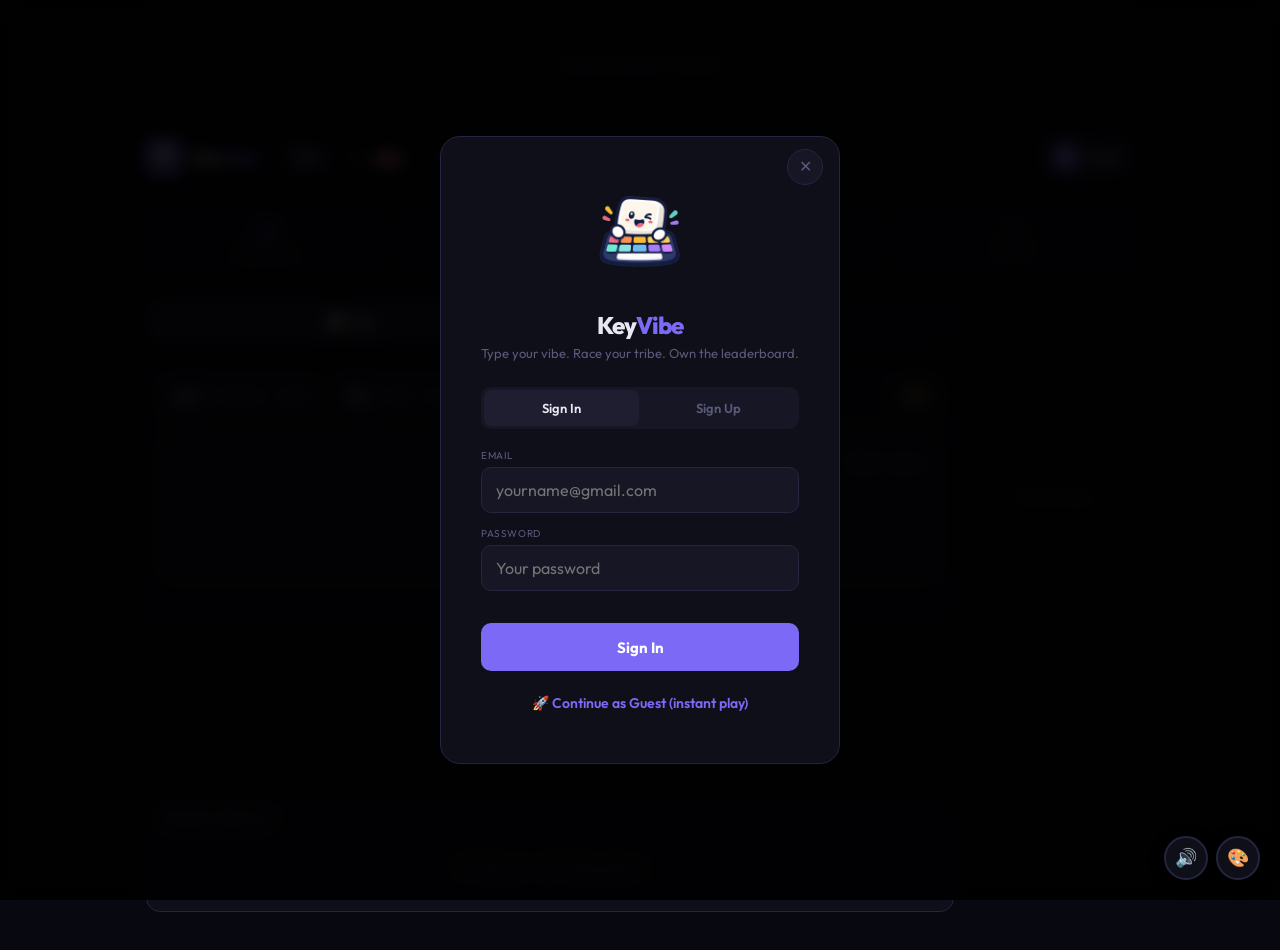
==== index.html @ 71966c3c "Migration to Supabase" ====
<!DOCTYPE html>
<html lang="en">
<head>
    <meta charset="UTF-8">
    <meta name="viewport" content="width=device-width, initial-scale=1.0, user-scalable=no, viewport-fit=cover, maximum-scale=1.0">
    <title>KeyVibe - Type Your Vibe</title>
    
    <!-- Supabase SDK -->
    <script src="https://cdn.jsdelivr.net/npm/@supabase/supabase-js@2"></script>
    
    <!-- Styles -->
    <link rel="stylesheet" href="css/main.css">
    <link rel="stylesheet" href="css/components.css">
    <link rel="stylesheet" href="css/responsive.css">
    
    <!-- Fonts -->
    <link rel="preconnect" href="https://fonts.googleapis.com">
    <link rel="preconnect" href="https://fonts.gstatic.com" crossorigin>
    <link href="https://fonts.googleapis.com/css2?family=JetBrains+Mono:wght@400;500;700&family=Outfit:wght@400;500;600;700;800&display=swap" rel="stylesheet">
    
    <!-- Favicon -->
    <link rel="icon" href="[data-uri]">
    
    <!-- SEO -->
    <meta name="description" content="KeyVibe - Free online typing speed test. Practice typing, race friends in multiplayer mode, and climb the global leaderboard.">
    <meta property="og:title" content="KeyVibe - Type Your Vibe">
    <meta property="og:description" content="Test your typing speed, race friends, and climb the leaderboard!">
</head>
<body>
    <div class="app">
        <!-- Login Modal -->
        <div class="modal-backdrop" id="login-modal">
            <div class="modal-card">
                <button class="modal-close" onclick="Auth.closeModal()" title="Continue as Guest">✕</button>
                <div class="modal-logo">
                    <img src="[data-uri]" alt="KeyVibe" style="width:120px;height:auto">
                </div>
                <div class="modal-title">Key<span>Vibe</span></div>
                <div class="modal-sub">Type your vibe. Race your tribe. Own the leaderboard.</div>
                <div class="modal-tabs">
                    <button class="modal-tab active" id="tab-signin" onclick="Auth.switchTab('signin')">Sign In</button>
                    <button class="modal-tab" id="tab-signup" onclick="Auth.switchTab('signup')">Sign Up</button>
                </div>
                
                <!-- Sign In Form -->
                <div class="modal-form active" id="form-signin">
                    <div class="input-grp"><label>Email</label><input type="email" id="si-email" placeholder="yourname@gmail.com" autocomplete="email" enterkeyhint="next"/></div>
                    <div class="input-grp"><label>Password</label><input type="password" id="si-pass" placeholder="Your password" enterkeyhint="done"/></div>
                    <div class="modal-err" id="si-err"></div>
                    <button class="modal-btn" onclick="Auth.login()">Sign In</button>
                    <button class="guest-link" onclick="Auth.guest()">🚀 Continue as Guest (instant play)</button>
                </div>
                
                <!-- Sign Up Form -->
                <div class="modal-form" id="form-signup">
                    <div class="input-grp"><label>Email (Gmail)</label><input type="email" id="su-email" placeholder="yourname@gmail.com" autocomplete="email" enterkeyhint="next"/></div>
                    <div class="input-grp"><label>Username</label><input type="text" id="su-user" placeholder="Pick a username" autocomplete="off" maxlength="20" enterkeyhint="next"/></div>
                    <div class="input-grp"><label>Password</label><input type="password" id="su-pass" placeholder="Create a password (min 6 characters)" enterkeyhint="next"/></div>
                    <div class="input-grp"><label>Confirm Password</label><input type="password" id="su-pass2" placeholder="Confirm your password" enterkeyhint="done"/></div>
                    <div class="modal-err" id="su-err"></div>
                    <button class="modal-btn" onclick="Auth.register()">Sign Up</button>
                    <button class="guest-link" onclick="Auth.guest()">🚀 Continue as Guest (instant play)</button>
                </div>
            </div>
        </div>

        <!-- Pause Overlay -->
        <div class="overlay pause-overlay" id="pause-overlay" onclick="App.resumePause()">
            <div class="pause-icon">⏸</div>
            <div class="pause-title">Paused</div>
            <div class="pause-sub">Tap anywhere or press any key to continue</div>
        </div>

        <!-- Result Overlay -->
        <div class="overlay result-overlay" id="result-overlay">
            <div class="result-card">
                <div style="font-size:28px;margin-bottom:6px" id="res-emoji">🎉</div>
                <div class="res-wpm" id="res-wpm">0</div>
                <div class="res-label">Words Per Minute</div>
                <div class="res-grid">
                    <div class="res-stat"><div class="res-stat-val" id="r-acc" style="color:var(--success)">0%</div><div class="res-stat-label">Accuracy</div></div>
                    <div class="res-stat"><div class="res-stat-val" id="r-chars" style="color:var(--accent)">0</div><div class="res-stat-label">Correct</div></div>
                    <div class="res-stat"><div class="res-stat-val" id="r-err" style="color:var(--danger)">0</div><div class="res-stat-label">Errors</div></div>
                </div>
                <div class="xp-pill" id="r-msg"></div>
                <div style="font-size:11px;color:var(--muted);margin:4px 0" id="r-combo-info"></div>
                <div class="btn-row">
                    <button class="btn btn-p" onclick="App.newTest();App.closeResult()">Try Again</button>
                    <button class="btn btn-s" onclick="App.closeResult();App.goTab('leaderboard')">Leaderboard</button>
                    <button class="btn btn-share" onclick="Share.open()">📤 Share</button>
                </div>
            </div>
        </div>

        <!-- Share Overlay -->
        <div class="share-overlay" id="share-overlay">
            <div class="share-card">
                <div style="font-size:22px;font-weight:800;margin-bottom:14px">Share Your Vibe</div>
                <div class="share-img-preview" id="share-img-preview">
                    <div style="font-size:42px;font-weight:800;color:var(--accent);font-family:'JetBrains Mono',monospace" id="share-wpm">0</div>
                    <div style="font-size:11px;color:var(--muted);text-transform:uppercase">WPM</div>
                    <div class="stats-mini">
                        <div class="stat-mini"><div class="stat-mini-val" id="share-acc" style="color:var(--success)">0%</div><div class="stat-mini-label">Accuracy</div></div>
                        <div class="stat-mini"><div class="stat-mini-val" id="share-combo" style="color:var(--warning)">0</div><div class="stat-mini-label">Max Combo</div></div>
                    </div>
                    <div class="share-watermark">keyvibe.app</div>
                </div>
                <div class="share-btns">
                    <button class="btn btn-p" onclick="Share.twitter()">🐦 Twitter</button>
                    <button class="btn btn-s" onclick="Share.copy()">📋 Copy Text</button>
                    <button class="btn btn-s" onclick="Share.download()">💾 Download PNG</button>
                    <button class="btn btn-s" onclick="Share.close()">Close</button>
                </div>
            </div>
        </div>

        <!-- Ad Banner -->
        <div class="ad-slot ad-banner">Advertisement (728×90)</div>

        <!-- Header -->
        <div class="header">
            <div class="logo">
                <div class="logo-icon">
                    <img src="[data-uri]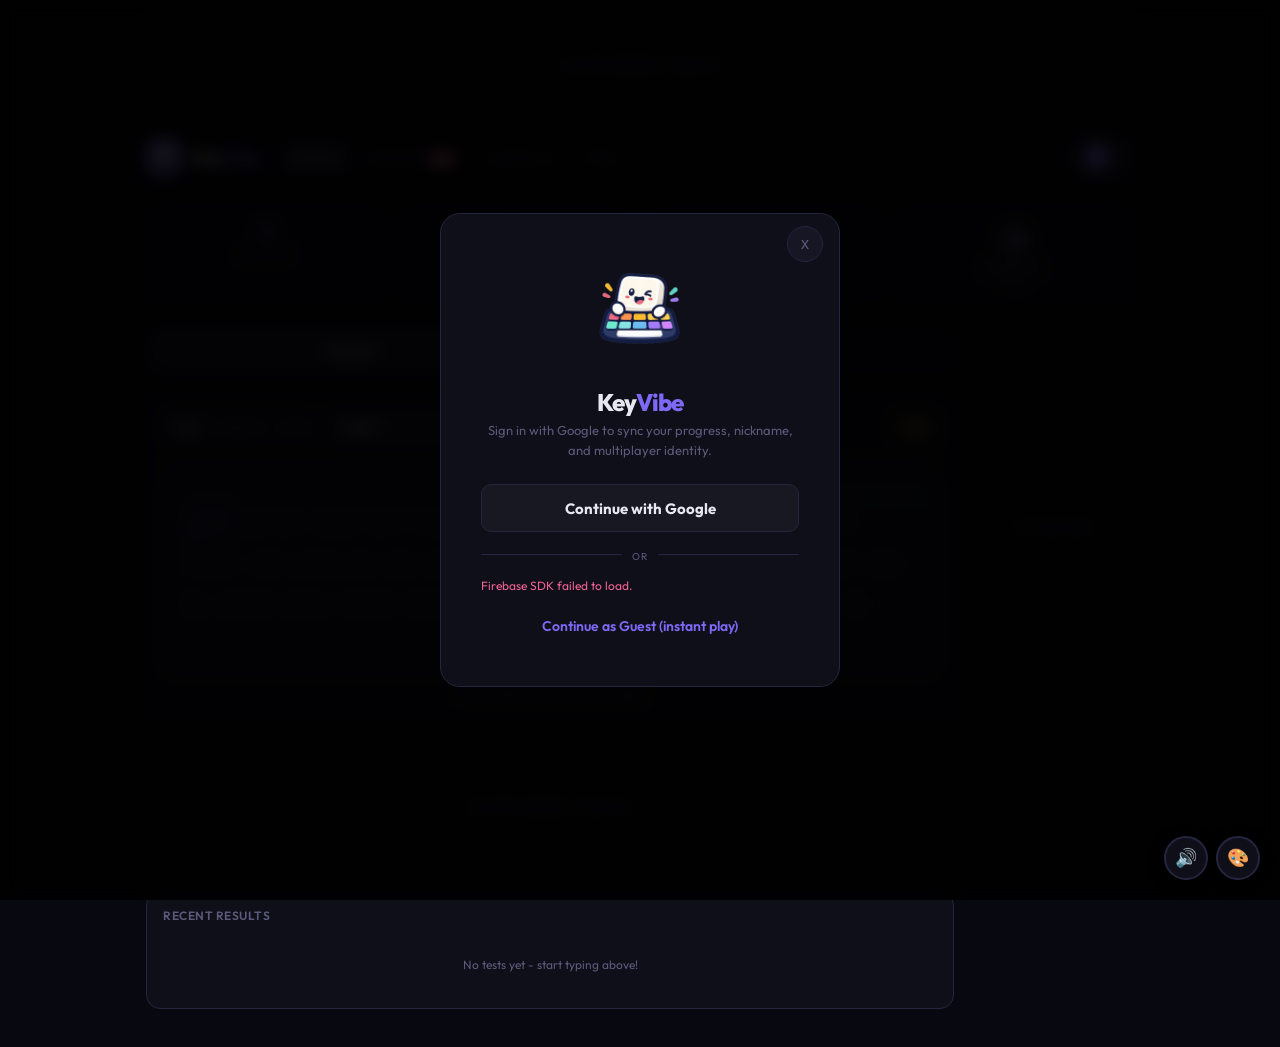
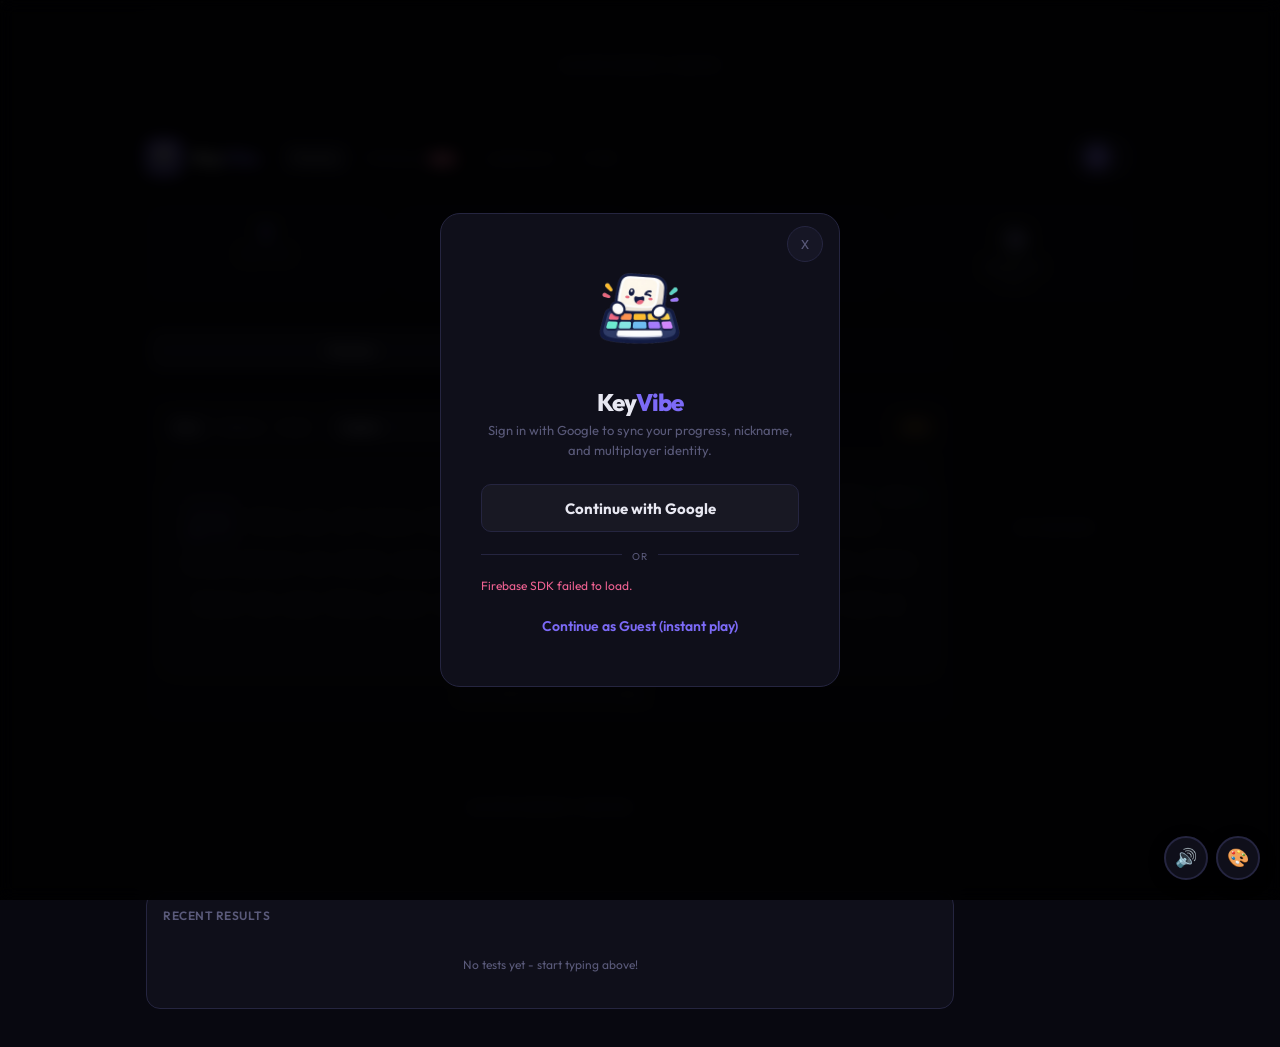
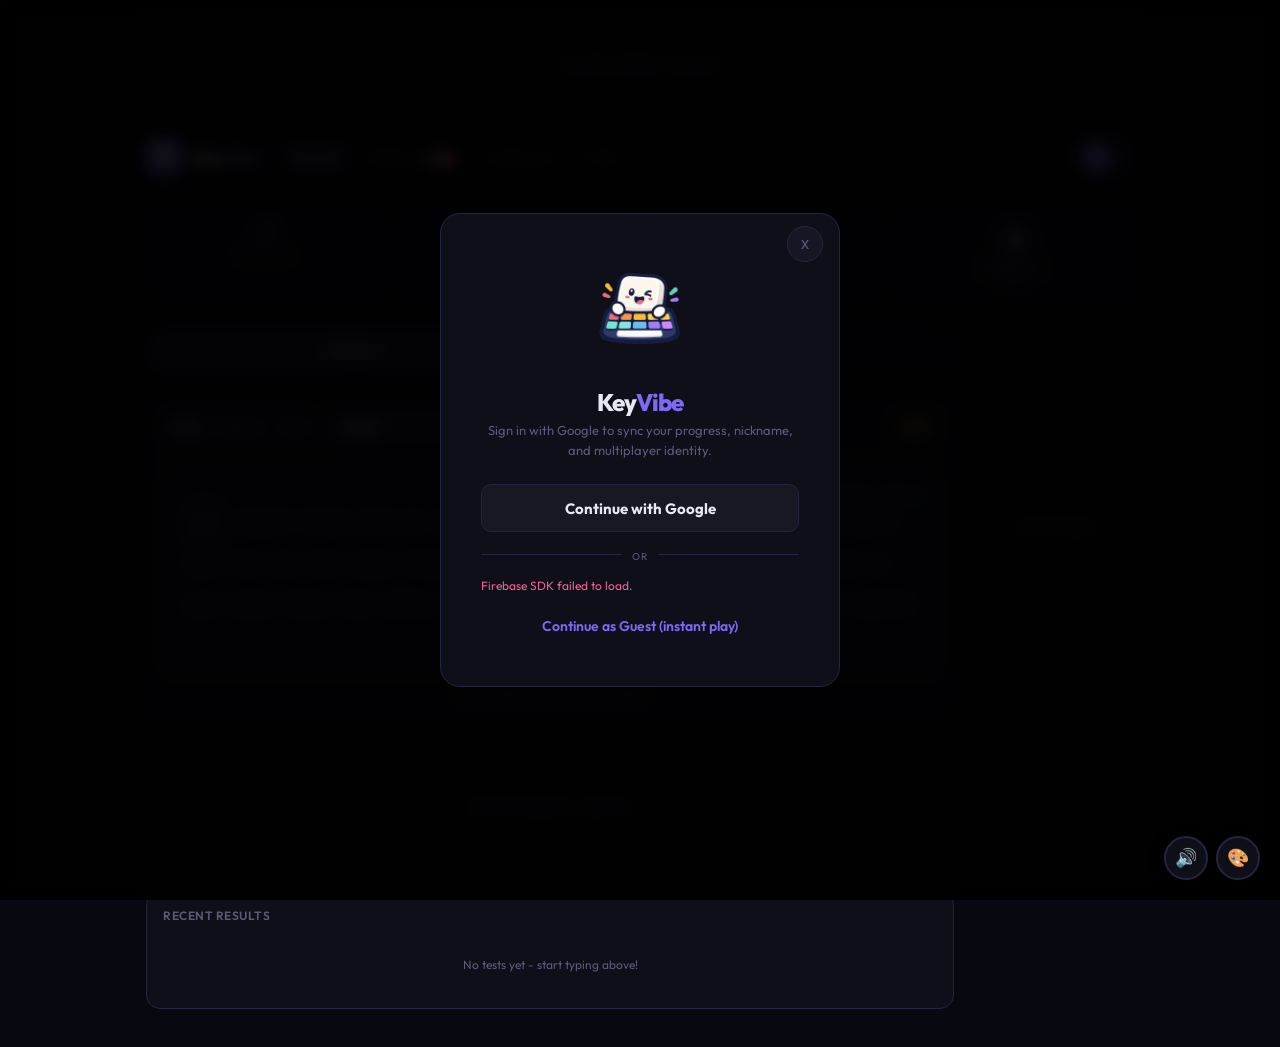
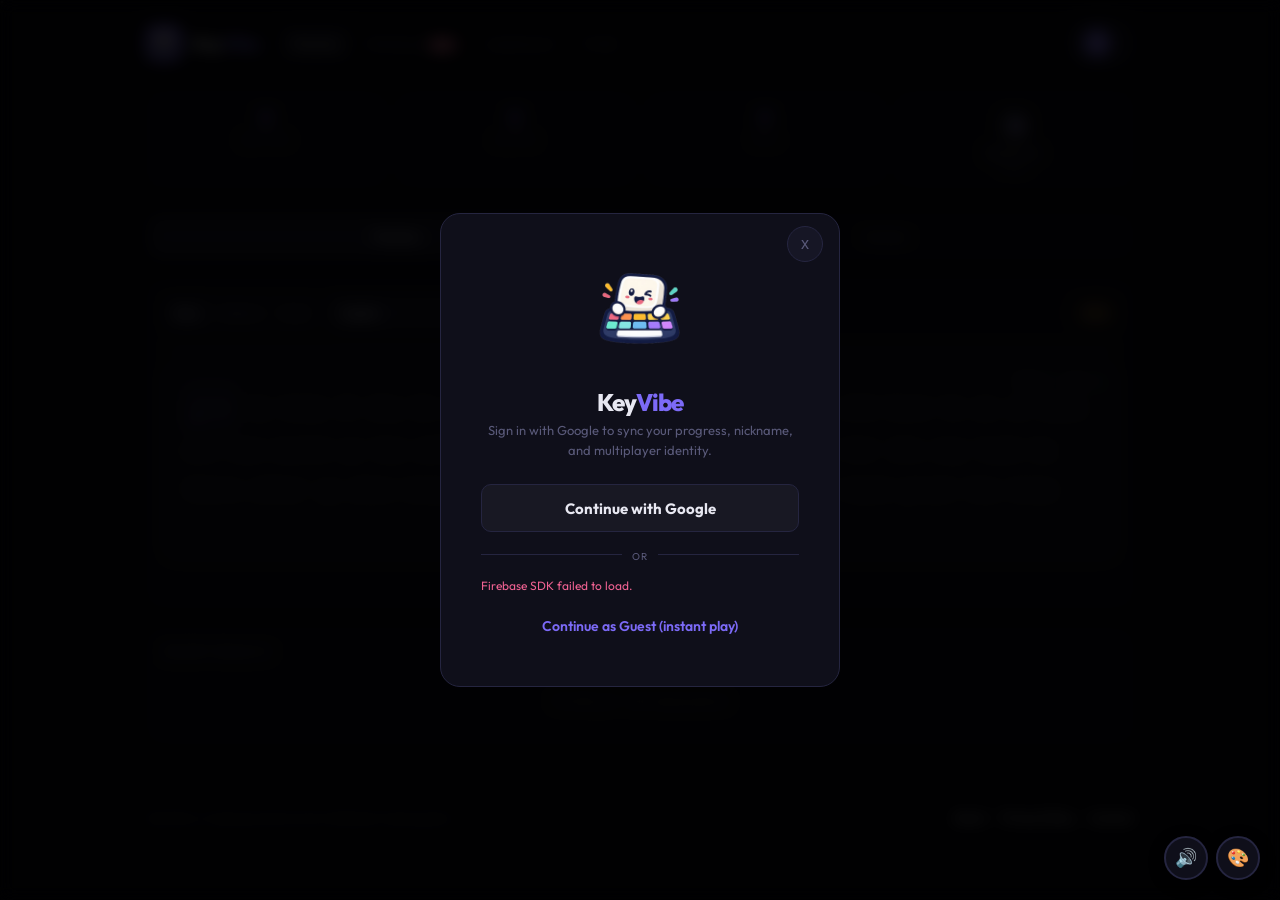
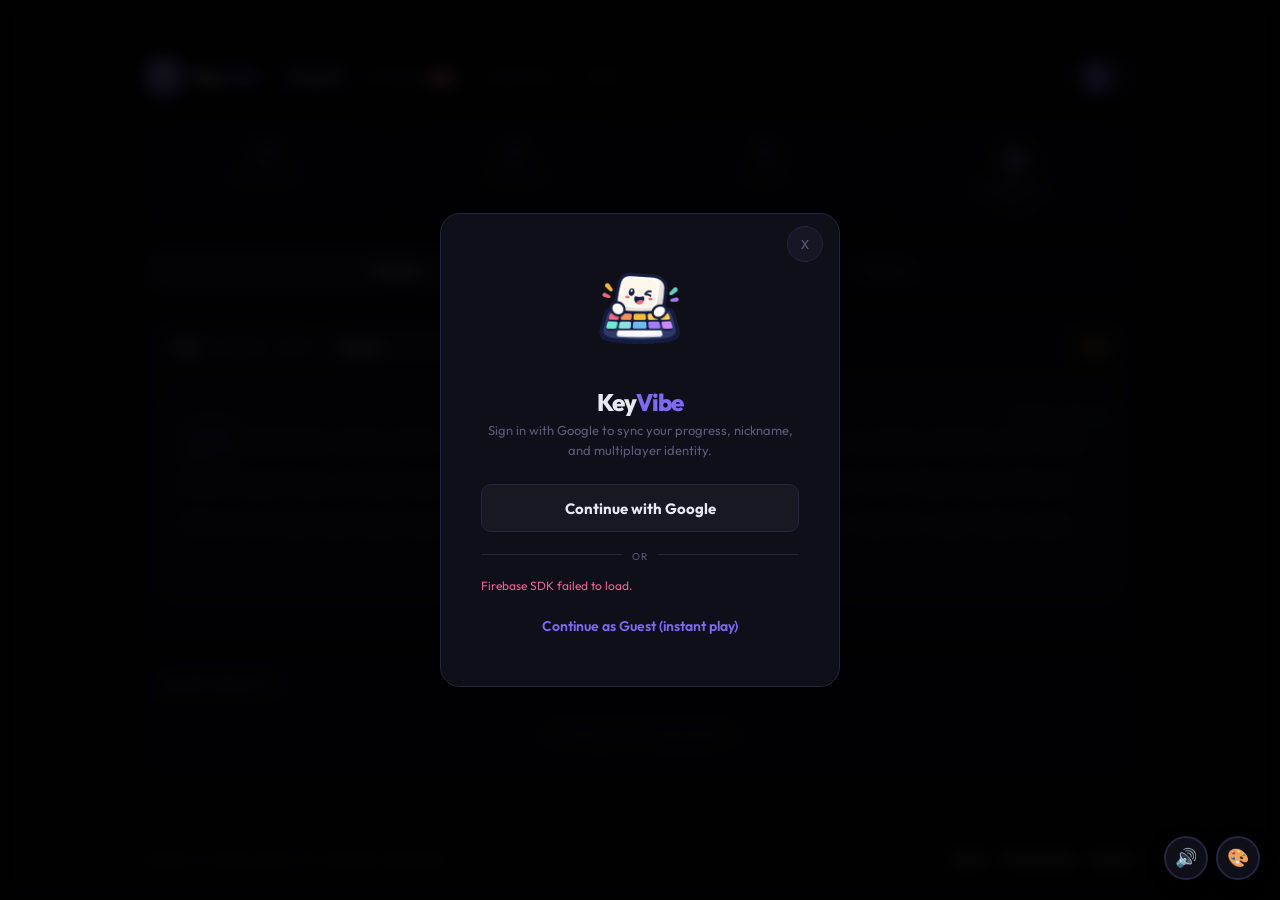
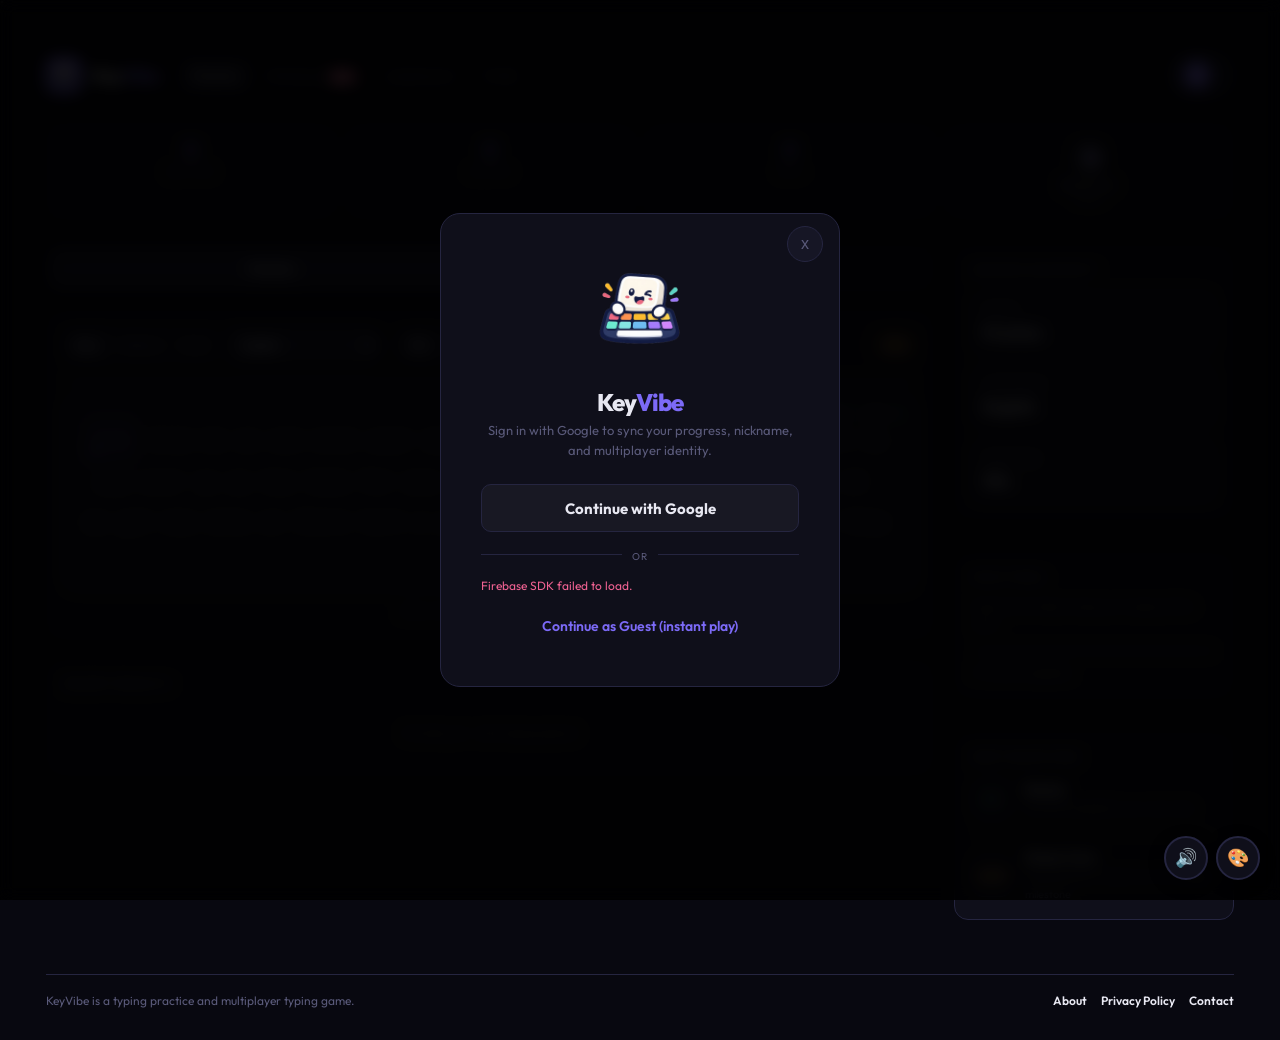
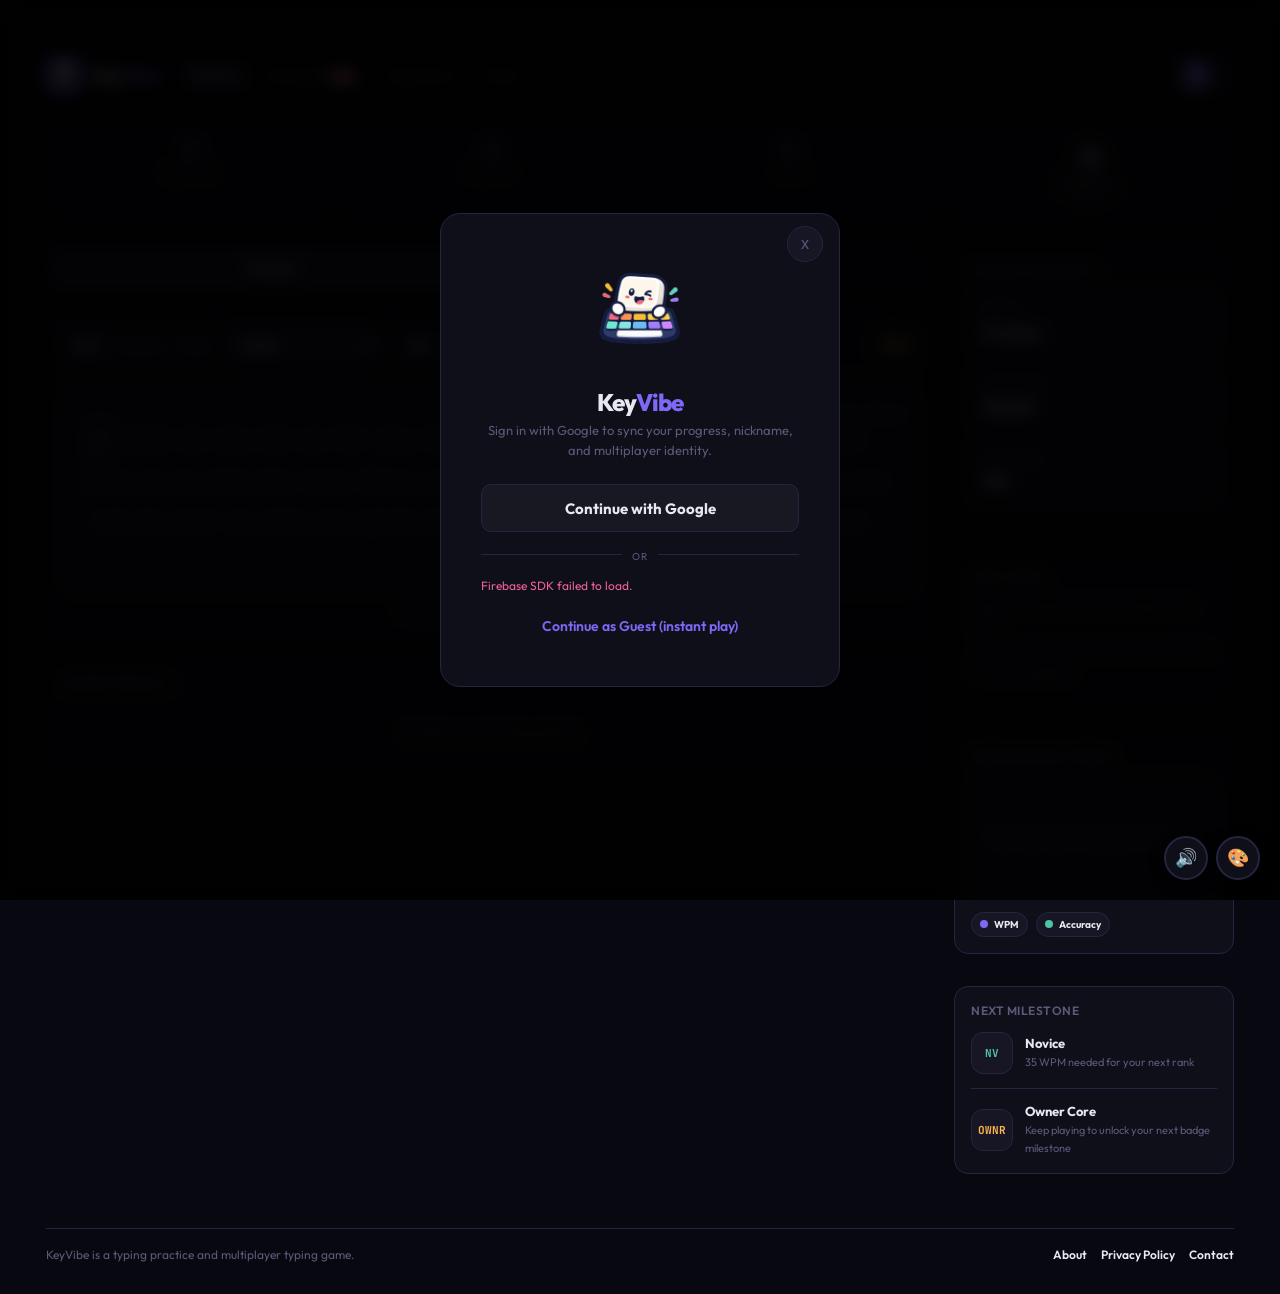
